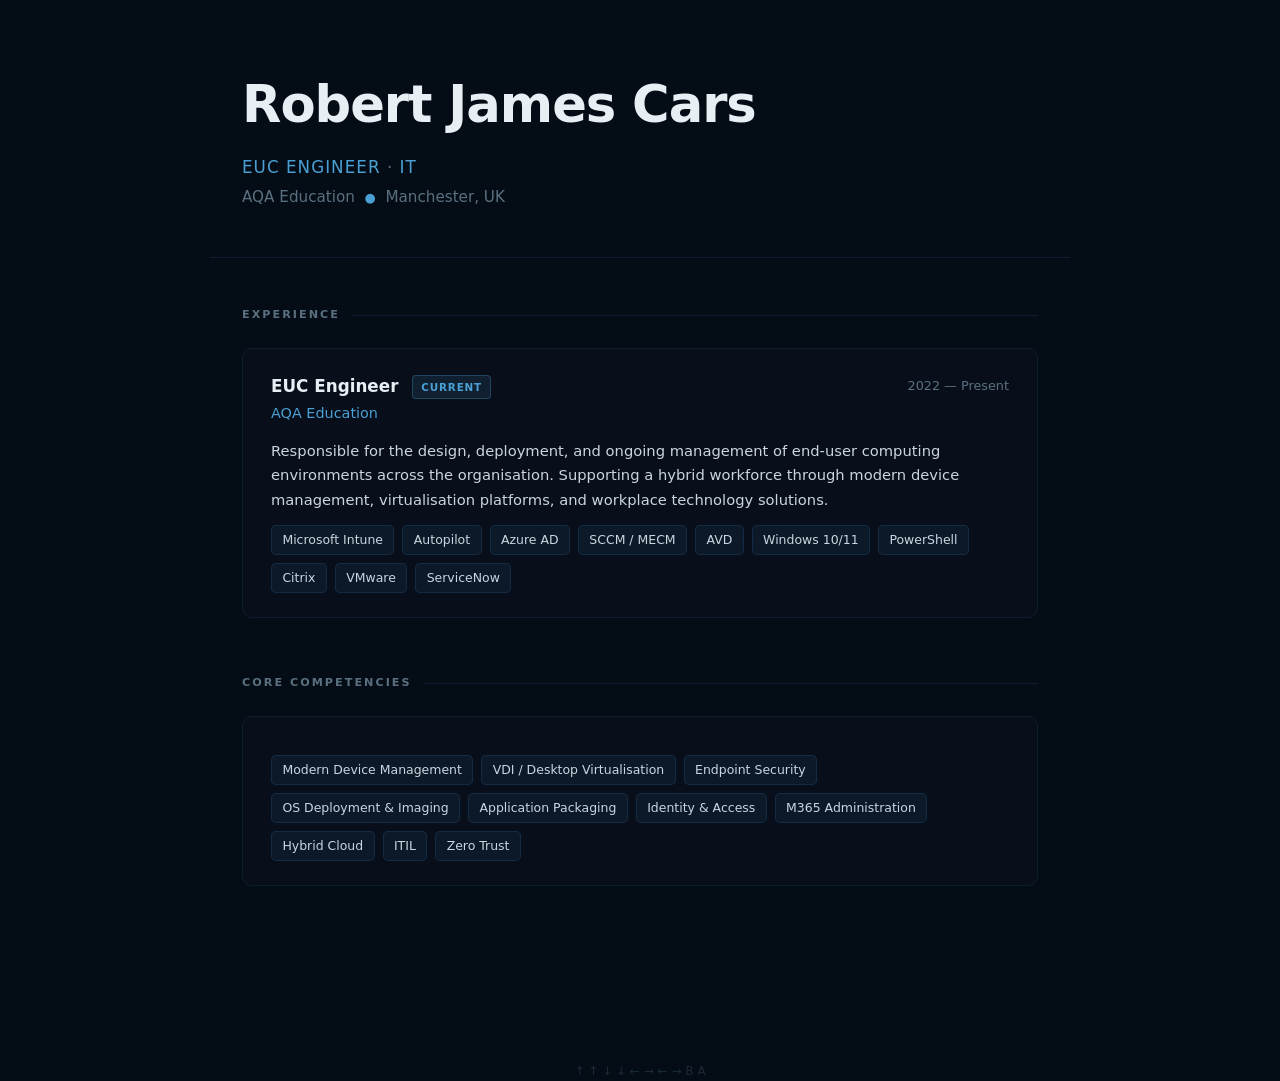
==== index.html @ 09ded486 "Add personal landing page for Robert James Cars Dark minimal single-page site with EUC experience se" ====
<!DOCTYPE html>
<html lang="en">
<head>
  <meta charset="UTF-8" />
  <meta name="viewport" content="width=device-width, initial-scale=1.0" />
  <title>Robert James Cars</title>
  <style>
    *, *::before, *::after { box-sizing: border-box; margin: 0; padding: 0; }

    :root {
      --bg:        #040d15;
      --bg-card:   #080f1a;
      --border:    #0e1e30;
      --accent:    #2a6496;
      --accent2:   #4a9fd4;
      --text:      #c9d6df;
      --muted:     #5a7080;
      --white:     #e8eff4;

      /* music palette (from existing witchy art) */
      --m-bg:      #061238;
      --m-accent:  #f24f4e;
      --m-accent2: #f66e6d;
      --m-purple:  #032652;
      --m-green:   #adcd57;
    }

    html { scroll-behavior: smooth; }

    body {
      font-family: 'Segoe UI', system-ui, -apple-system, sans-serif;
      background: var(--bg);
      color: var(--text);
      min-height: 100vh;
      line-height: 1.6;
    }

    /* ── HEADER ── */
    header {
      padding: 4rem 2rem 3rem;
      max-width: 860px;
      margin: 0 auto;
      border-bottom: 1px solid var(--border);
    }

    header h1 {
      font-size: clamp(2rem, 5vw, 3.2rem);
      font-weight: 700;
      color: var(--white);
      letter-spacing: -0.02em;
    }

    header p.role {
      margin-top: 0.5rem;
      font-size: 1.05rem;
      color: var(--accent2);
      letter-spacing: 0.06em;
      text-transform: uppercase;
      font-weight: 500;
    }

    header p.org {
      margin-top: 0.25rem;
      font-size: 0.95rem;
      color: var(--muted);
    }

    /* ── MAIN ── */
    main {
      max-width: 860px;
      margin: 0 auto;
      padding: 3rem 2rem 6rem;
    }

    section + section { margin-top: 3.5rem; }

    .section-label {
      font-size: 0.7rem;
      font-weight: 700;
      letter-spacing: 0.18em;
      text-transform: uppercase;
      color: var(--muted);
      margin-bottom: 1.5rem;
      display: flex;
      align-items: center;
      gap: 0.75rem;
    }

    .section-label::after {
      content: '';
      flex: 1;
      height: 1px;
      background: var(--border);
    }

    /* ── ROLE CARD ── */
    .role-card {
      background: var(--bg-card);
      border: 1px solid var(--border);
      border-radius: 10px;
      padding: 1.5rem 1.75rem;
      margin-bottom: 1rem;
      position: relative;
      transition: border-color 0.2s;
    }

    .role-card:hover { border-color: var(--accent); }

    .role-card .role-header {
      display: flex;
      justify-content: space-between;
      align-items: flex-start;
      gap: 1rem;
      flex-wrap: wrap;
    }

    .role-card .role-title {
      font-size: 1.05rem;
      font-weight: 600;
      color: var(--white);
    }

    .role-card .role-company {
      font-size: 0.9rem;
      color: var(--accent2);
      margin-top: 0.15rem;
    }

    .role-card .role-period {
      font-size: 0.8rem;
      color: var(--muted);
      white-space: nowrap;
      margin-top: 0.2rem;
    }

    .role-card .badge-current {
      display: inline-block;
      font-size: 0.65rem;
      font-weight: 700;
      letter-spacing: 0.08em;
      text-transform: uppercase;
      background: rgba(74, 159, 212, 0.12);
      color: var(--accent2);
      border: 1px solid rgba(74, 159, 212, 0.3);
      border-radius: 4px;
      padding: 0.15rem 0.5rem;
      margin-left: 0.5rem;
      vertical-align: middle;
    }

    .role-card p.role-desc {
      margin-top: 0.85rem;
      font-size: 0.92rem;
      color: var(--text);
      line-height: 1.65;
    }

    /* ── SKILLS ── */
    .skills-grid {
      display: flex;
      flex-wrap: wrap;
      gap: 0.5rem;
      margin-top: 0.85rem;
    }

    .skill-tag {
      font-size: 0.78rem;
      color: var(--text);
      background: rgba(42, 100, 150, 0.12);
      border: 1px solid rgba(42, 100, 150, 0.25);
      border-radius: 5px;
      padding: 0.25rem 0.65rem;
      font-weight: 500;
    }

    /* ── KONAMI HINT ── */
    .hint {
      margin-top: 4rem;
      text-align: center;
      font-size: 0.75rem;
      color: #1a2a38;
      user-select: none;
      transition: color 0.4s;
    }

    .hint:hover { color: #1e3548; }

    /* ── MUSIC OVERLAY ── */
    #music-overlay {
      position: fixed;
      inset: 0;
      background: var(--m-bg);
      z-index: 100;
      display: flex;
      flex-direction: column;
      align-items: center;
      justify-content: center;
      opacity: 0;
      pointer-events: none;
      transition: opacity 0.6s ease;
      overflow: hidden;
    }

    #music-overlay.visible {
      opacity: 1;
      pointer-events: all;
    }

    /* animated background blobs */
    #music-overlay::before {
      content: '';
      position: absolute;
      inset: -50%;
      background:
        radial-gradient(ellipse at 20% 30%, rgba(242,79,78,0.25) 0%, transparent 55%),
        radial-gradient(ellipse at 80% 70%, rgba(3,38,82,0.8) 0%, transparent 60%),
        radial-gradient(ellipse at 50% 50%, rgba(173,205,87,0.08) 0%, transparent 60%);
      animation: blobshift 12s ease-in-out infinite alternate;
    }

    @keyframes blobshift {
      from { transform: scale(1) rotate(0deg); }
      to   { transform: scale(1.15) rotate(8deg); }
    }

    .music-inner {
      position: relative;
      z-index: 1;
      text-align: center;
      padding: 2rem;
      max-width: 560px;
    }

    .music-inner .glitch {
      font-size: clamp(2.2rem, 6vw, 3.8rem);
      font-weight: 800;
      color: var(--m-accent);
      letter-spacing: -0.02em;
      line-height: 1.1;
      animation: glitch 4s infinite;
    }

    @keyframes glitch {
      0%, 92%, 100% { text-shadow: none; transform: none; }
      93%  { text-shadow: -3px 0 var(--m-green); transform: translateX(2px); }
      94%  { text-shadow:  3px 0 var(--m-accent2); transform: translateX(-2px); }
      95%  { text-shadow: none; transform: none; }
      97%  { text-shadow: -2px 0 var(--m-green); transform: translateX(1px); }
    }

    .music-inner .music-role {
      margin-top: 0.75rem;
      font-size: 0.9rem;
      letter-spacing: 0.2em;
      text-transform: uppercase;
      color: var(--m-green);
      font-weight: 600;
    }

    .music-inner .music-bio {
      margin-top: 1.5rem;
      font-size: 1rem;
      color: rgba(200, 215, 230, 0.7);
      line-height: 1.7;
    }

    /* placeholder links */
    .music-links {
      margin-top: 2rem;
      display: flex;
      gap: 1rem;
      justify-content: center;
      flex-wrap: wrap;
    }

    .music-link {
      display: inline-block;
      padding: 0.6rem 1.4rem;
      border-radius: 6px;
      font-size: 0.85rem;
      font-weight: 600;
      letter-spacing: 0.05em;
      text-decoration: none;
      border: 1px solid;
      transition: background 0.2s, color 0.2s;
    }

    .music-link.primary {
      background: var(--m-accent);
      border-color: var(--m-accent);
      color: #fff;
    }

    .music-link.primary:hover { background: var(--m-accent2); border-color: var(--m-accent2); }

    .music-link.ghost {
      background: transparent;
      border-color: rgba(242,79,78,0.4);
      color: var(--m-accent2);
    }

    .music-link.ghost:hover {
      background: rgba(242,79,78,0.1);
    }

    .music-close {
      margin-top: 2.5rem;
      font-size: 0.75rem;
      color: rgba(200,215,230,0.3);
      cursor: pointer;
      letter-spacing: 0.1em;
      text-transform: uppercase;
      transition: color 0.2s;
      background: none;
      border: none;
    }

    .music-close:hover { color: rgba(200,215,230,0.7); }

    /* konami key flash */
    #konami-flash {
      position: fixed;
      inset: 0;
      background: var(--m-accent);
      z-index: 99;
      opacity: 0;
      pointer-events: none;
      transition: opacity 0.1s;
    }

    #konami-flash.flash {
      opacity: 0.15;
    }

    /* ── RESPONSIVE ── */
    @media (max-width: 600px) {
      header, main { padding-left: 1.25rem; padding-right: 1.25rem; }
      .role-card .role-header { flex-direction: column; }
    }
  </style>
</head>
<body>

  <header>
    <h1>Robert James Cars</h1>
    <p class="role">EUC Engineer <span style="color:var(--muted)">·</span> IT</p>
    <p class="org">AQA Education &nbsp;<span style="font-size:0.8rem; color:var(--accent2)">&#9679;</span>&nbsp; Manchester, UK</p>
  </header>

  <main>

    <!-- EUC SECTION -->
    <section id="euc">
      <p class="section-label">Experience</p>

      <div class="role-card">
        <div class="role-header">
          <div>
            <div class="role-title">
              EUC Engineer
              <span class="badge-current">Current</span>
            </div>
            <div class="role-company">AQA Education</div>
          </div>
          <div class="role-period">2022 — Present</div>
        </div>
        <p class="role-desc">
          Responsible for the design, deployment, and ongoing management of end-user computing
          environments across the organisation. Supporting a hybrid workforce through modern
          device management, virtualisation platforms, and workplace technology solutions.
        </p>
        <div class="skills-grid">
          <span class="skill-tag">Microsoft Intune</span>
          <span class="skill-tag">Autopilot</span>
          <span class="skill-tag">Azure AD</span>
          <span class="skill-tag">SCCM / MECM</span>
          <span class="skill-tag">AVD</span>
          <span class="skill-tag">Windows 10/11</span>
          <span class="skill-tag">PowerShell</span>
          <span class="skill-tag">Citrix</span>
          <span class="skill-tag">VMware</span>
          <span class="skill-tag">ServiceNow</span>
        </div>
      </div>

      <!-- Placeholder for additional roles — add more role-cards here -->

    </section>

    <!-- CORE SKILLS SECTION -->
    <section id="skills">
      <p class="section-label">Core Competencies</p>
      <div class="role-card">
        <div class="skills-grid">
          <span class="skill-tag">Modern Device Management</span>
          <span class="skill-tag">VDI / Desktop Virtualisation</span>
          <span class="skill-tag">Endpoint Security</span>
          <span class="skill-tag">OS Deployment & Imaging</span>
          <span class="skill-tag">Application Packaging</span>
          <span class="skill-tag">Identity & Access</span>
          <span class="skill-tag">M365 Administration</span>
          <span class="skill-tag">Hybrid Cloud</span>
          <span class="skill-tag">ITIL</span>
          <span class="skill-tag">Zero Trust</span>
        </div>
      </div>
    </section>

  </main>

  <!-- subtle easter egg hint (near-invisible) -->
  <p class="hint" aria-hidden="true">↑ ↑ ↓ ↓ ← → ← → B A</p>

  <!-- MUSIC OVERLAY -->
  <div id="konami-flash"></div>

  <div id="music-overlay" role="dialog" aria-modal="true" aria-label="Music Portfolio">
    <div class="music-inner">
      <div class="glitch"><!-- artist name --></div>
      <p class="music-role">Producer &nbsp;·&nbsp; Musician</p>
      <p class="music-bio">
        <!-- Add your music bio here -->
        Music portfolio coming soon.
      </p>
      <div class="music-links">
        <a href="#" class="music-link primary">Listen</a>
        <a href="#" class="music-link ghost">SoundCloud</a>
        <a href="#" class="music-link ghost">Spotify</a>
      </div>
      <button class="music-close" id="music-close">Press Esc or click to close</button>
    </div>
  </div>

  <script>
    // ── KONAMI CODE ──────────────────────────────────────────────
    const KONAMI = [
      'ArrowUp','ArrowUp','ArrowDown','ArrowDown',
      'ArrowLeft','ArrowRight','ArrowLeft','ArrowRight',
      'b','a'
    ];
    let pos = 0;

    document.addEventListener('keydown', (e) => {
      if (e.key === KONAMI[pos]) {
        pos++;
        if (pos === KONAMI.length) {
          pos = 0;
          triggerMusic();
        }
      } else {
        pos = (e.key === KONAMI[0]) ? 1 : 0;
      }
    });

    function triggerMusic() {
      const flash = document.getElementById('konami-flash');
      const overlay = document.getElementById('music-overlay');

      flash.classList.add('flash');
      setTimeout(() => flash.classList.remove('flash'), 200);
      setTimeout(() => {
        overlay.classList.add('visible');
        overlay.focus();
      }, 150);
    }

    function closeMusic() {
      document.getElementById('music-overlay').classList.remove('visible');
    }

    document.getElementById('music-close').addEventListener('click', closeMusic);

    document.addEventListener('keydown', (e) => {
      if (e.key === 'Escape') closeMusic();
    });
    // ────────────────────────────────────────────────────────────
  </script>
</body>
</html>
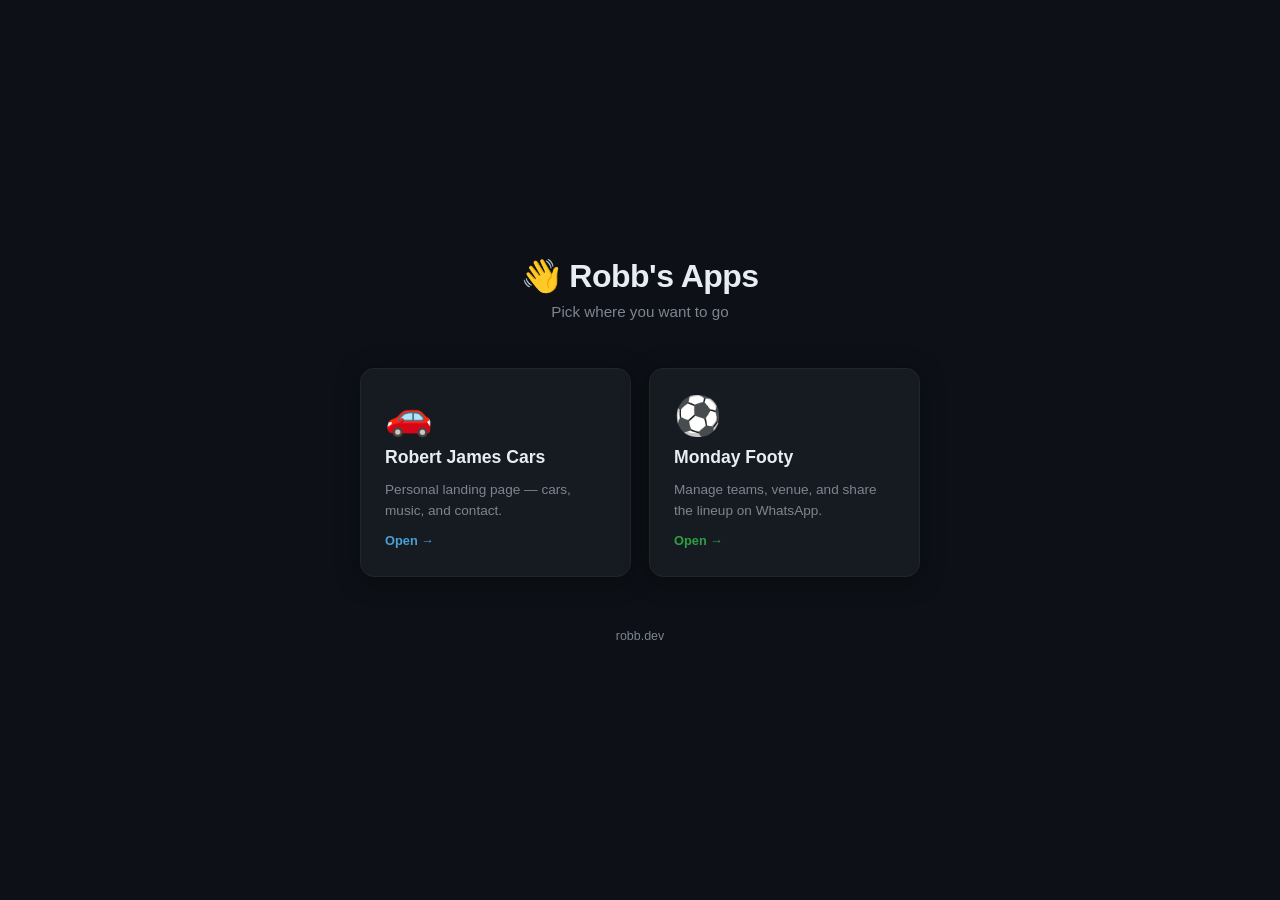
==== commit d19e6e7e: "Add home page with app selector Simple dark-themed hub linking to the landing page and footy manager" ====
--- a/index.html
+++ b/index.html
@@ -3,477 +3,138 @@
 <head>
   <meta charset="UTF-8" />
   <meta name="viewport" content="width=device-width, initial-scale=1.0" />
-  <title>Robert James Cars</title>
+  <title>Robb's Apps</title>
   <style>
     *, *::before, *::after { box-sizing: border-box; margin: 0; padding: 0; }
 
     :root {
-      --bg:        #040d15;
-      --bg-card:   #080f1a;
-      --border:    #0e1e30;
-      --accent:    #2a6496;
-      --accent2:   #4a9fd4;
-      --text:      #c9d6df;
-      --muted:     #5a7080;
-      --white:     #e8eff4;
-
-      /* music palette (from existing witchy art) */
-      --m-bg:      #061238;
-      --m-accent:  #f24f4e;
-      --m-accent2: #f66e6d;
-      --m-purple:  #032652;
-      --m-green:   #adcd57;
+      --bg: #0d1117;
+      --card: #161b22;
+      --border: #21262d;
+      --text: #e6edf3;
+      --muted: #7d8590;
+      --shadow: 0 4px 24px rgba(0,0,0,0.4);
     }
 
-    html { scroll-behavior: smooth; }
-
     body {
-      font-family: 'Segoe UI', system-ui, -apple-system, sans-serif;
       background: var(--bg);
       color: var(--text);
+      font-family: -apple-system, BlinkMacSystemFont, 'Segoe UI', sans-serif;
       min-height: 100vh;
-      line-height: 1.6;
-    }
-
-    /* ── HEADER ── */
-    header {
-      padding: 4rem 2rem 3rem;
-      max-width: 860px;
-      margin: 0 auto;
-      border-bottom: 1px solid var(--border);
-    }
-
-    header h1 {
-      font-size: clamp(2rem, 5vw, 3.2rem);
-      font-weight: 700;
-      color: var(--white);
-      letter-spacing: -0.02em;
-    }
-
-    header p.role {
-      margin-top: 0.5rem;
-      font-size: 1.05rem;
-      color: var(--accent2);
-      letter-spacing: 0.06em;
-      text-transform: uppercase;
-      font-weight: 500;
-    }
-
-    header p.org {
-      margin-top: 0.25rem;
-      font-size: 0.95rem;
-      color: var(--muted);
-    }
-
-    /* ── MAIN ── */
-    main {
-      max-width: 860px;
-      margin: 0 auto;
-      padding: 3rem 2rem 6rem;
-    }
-
-    section + section { margin-top: 3.5rem; }
-
-    .section-label {
-      font-size: 0.7rem;
-      font-weight: 700;
-      letter-spacing: 0.18em;
-      text-transform: uppercase;
-      color: var(--muted);
-      margin-bottom: 1.5rem;
-      display: flex;
-      align-items: center;
-      gap: 0.75rem;
-    }
-
-    .section-label::after {
-      content: '';
-      flex: 1;
-      height: 1px;
-      background: var(--border);
-    }
-
-    /* ── ROLE CARD ── */
-    .role-card {
-      background: var(--bg-card);
-      border: 1px solid var(--border);
-      border-radius: 10px;
-      padding: 1.5rem 1.75rem;
-      margin-bottom: 1rem;
-      position: relative;
-      transition: border-color 0.2s;
-    }
-
-    .role-card:hover { border-color: var(--accent); }
-
-    .role-card .role-header {
-      display: flex;
-      justify-content: space-between;
-      align-items: flex-start;
-      gap: 1rem;
-      flex-wrap: wrap;
-    }
-
-    .role-card .role-title {
-      font-size: 1.05rem;
-      font-weight: 600;
-      color: var(--white);
-    }
-
-    .role-card .role-company {
-      font-size: 0.9rem;
-      color: var(--accent2);
-      margin-top: 0.15rem;
-    }
-
-    .role-card .role-period {
-      font-size: 0.8rem;
-      color: var(--muted);
-      white-space: nowrap;
-      margin-top: 0.2rem;
-    }
-
-    .role-card .badge-current {
-      display: inline-block;
-      font-size: 0.65rem;
-      font-weight: 700;
-      letter-spacing: 0.08em;
-      text-transform: uppercase;
-      background: rgba(74, 159, 212, 0.12);
-      color: var(--accent2);
-      border: 1px solid rgba(74, 159, 212, 0.3);
-      border-radius: 4px;
-      padding: 0.15rem 0.5rem;
-      margin-left: 0.5rem;
-      vertical-align: middle;
-    }
-
-    .role-card p.role-desc {
-      margin-top: 0.85rem;
-      font-size: 0.92rem;
-      color: var(--text);
-      line-height: 1.65;
-    }
-
-    /* ── SKILLS ── */
-    .skills-grid {
-      display: flex;
-      flex-wrap: wrap;
-      gap: 0.5rem;
-      margin-top: 0.85rem;
-    }
-
-    .skill-tag {
-      font-size: 0.78rem;
-      color: var(--text);
-      background: rgba(42, 100, 150, 0.12);
-      border: 1px solid rgba(42, 100, 150, 0.25);
-      border-radius: 5px;
-      padding: 0.25rem 0.65rem;
-      font-weight: 500;
-    }
-
-    /* ── KONAMI HINT ── */
-    .hint {
-      margin-top: 4rem;
-      text-align: center;
-      font-size: 0.75rem;
-      color: #1a2a38;
-      user-select: none;
-      transition: color 0.4s;
-    }
-
-    .hint:hover { color: #1e3548; }
-
-    /* ── MUSIC OVERLAY ── */
-    #music-overlay {
-      position: fixed;
-      inset: 0;
-      background: var(--m-bg);
-      z-index: 100;
       display: flex;
       flex-direction: column;
       align-items: center;
       justify-content: center;
-      opacity: 0;
-      pointer-events: none;
-      transition: opacity 0.6s ease;
-      overflow: hidden;
+      padding: 24px 16px;
     }
 
-    #music-overlay.visible {
-      opacity: 1;
-      pointer-events: all;
+    header {
+      text-align: center;
+      margin-bottom: 48px;
     }
 
-    /* animated background blobs */
-    #music-overlay::before {
-      content: '';
-      position: absolute;
-      inset: -50%;
-      background:
-        radial-gradient(ellipse at 20% 30%, rgba(242,79,78,0.25) 0%, transparent 55%),
-        radial-gradient(ellipse at 80% 70%, rgba(3,38,82,0.8) 0%, transparent 60%),
-        radial-gradient(ellipse at 50% 50%, rgba(173,205,87,0.08) 0%, transparent 60%);
-      animation: blobshift 12s ease-in-out infinite alternate;
+    header h1 {
+      font-size: 2rem;
+      font-weight: 700;
+      letter-spacing: -0.5px;
     }
 
-    @keyframes blobshift {
-      from { transform: scale(1) rotate(0deg); }
-      to   { transform: scale(1.15) rotate(8deg); }
+    header p {
+      color: var(--muted);
+      margin-top: 8px;
+      font-size: 0.95rem;
     }
 
-    .music-inner {
-      position: relative;
-      z-index: 1;
-      text-align: center;
-      padding: 2rem;
+    .grid {
+      display: grid;
+      grid-template-columns: repeat(auto-fit, minmax(240px, 1fr));
+      gap: 18px;
+      width: 100%;
       max-width: 560px;
     }
 
-    .music-inner .glitch {
-      font-size: clamp(2.2rem, 6vw, 3.8rem);
-      font-weight: 800;
-      color: var(--m-accent);
-      letter-spacing: -0.02em;
-      line-height: 1.1;
-      animation: glitch 4s infinite;
+    .app-card {
+      background: var(--card);
+      border: 1px solid var(--border);
+      border-radius: 14px;
+      padding: 28px 24px;
+      text-decoration: none;
+      color: var(--text);
+      display: flex;
+      flex-direction: column;
+      gap: 12px;
+      box-shadow: var(--shadow);
+      transition: transform 0.15s, border-color 0.15s, box-shadow 0.15s;
+      cursor: pointer;
     }
 
-    @keyframes glitch {
-      0%, 92%, 100% { text-shadow: none; transform: none; }
-      93%  { text-shadow: -3px 0 var(--m-green); transform: translateX(2px); }
-      94%  { text-shadow:  3px 0 var(--m-accent2); transform: translateX(-2px); }
-      95%  { text-shadow: none; transform: none; }
-      97%  { text-shadow: -2px 0 var(--m-green); transform: translateX(1px); }
+    .app-card:hover {
+      transform: translateY(-3px);
+      box-shadow: 0 8px 32px rgba(0,0,0,0.5);
     }
 
-    .music-inner .music-role {
-      margin-top: 0.75rem;
-      font-size: 0.9rem;
-      letter-spacing: 0.2em;
-      text-transform: uppercase;
-      color: var(--m-green);
-      font-weight: 600;
+    .app-card.green:hover  { border-color: #2ea043; }
+    .app-card.blue:hover   { border-color: #2a6496; }
+
+    .app-icon {
+      font-size: 2.4rem;
+      line-height: 1;
     }
 
-    .music-inner .music-bio {
-      margin-top: 1.5rem;
-      font-size: 1rem;
-      color: rgba(200, 215, 230, 0.7);
-      line-height: 1.7;
+    .app-name {
+      font-size: 1.1rem;
+      font-weight: 700;
     }
 
-    /* placeholder links */
-    .music-links {
-      margin-top: 2rem;
-      display: flex;
-      gap: 1rem;
-      justify-content: center;
-      flex-wrap: wrap;
+    .app-desc {
+      font-size: 0.85rem;
+      color: var(--muted);
+      line-height: 1.5;
     }
 
-    .music-link {
-      display: inline-block;
-      padding: 0.6rem 1.4rem;
-      border-radius: 6px;
-      font-size: 0.85rem;
+    .app-arrow {
+      margin-top: auto;
+      font-size: 0.8rem;
       font-weight: 600;
-      letter-spacing: 0.05em;
-      text-decoration: none;
-      border: 1px solid;
-      transition: background 0.2s, color 0.2s;
+      display: flex;
+      align-items: center;
+      gap: 4px;
     }
 
-    .music-link.primary {
-      background: var(--m-accent);
-      border-color: var(--m-accent);
-      color: #fff;
-    }
+    .app-card.green .app-arrow { color: #2ea043; }
+    .app-card.blue  .app-arrow { color: #4a9fd4; }
 
-    .music-link.primary:hover { background: var(--m-accent2); border-color: var(--m-accent2); }
-
-    .music-link.ghost {
-      background: transparent;
-      border-color: rgba(242,79,78,0.4);
-      color: var(--m-accent2);
-    }
-
-    .music-link.ghost:hover {
-      background: rgba(242,79,78,0.1);
-    }
-
-    .music-close {
-      margin-top: 2.5rem;
-      font-size: 0.75rem;
-      color: rgba(200,215,230,0.3);
-      cursor: pointer;
-      letter-spacing: 0.1em;
-      text-transform: uppercase;
-      transition: color 0.2s;
-      background: none;
-      border: none;
-    }
-
-    .music-close:hover { color: rgba(200,215,230,0.7); }
-
-    /* konami key flash */
-    #konami-flash {
-      position: fixed;
-      inset: 0;
-      background: var(--m-accent);
-      z-index: 99;
-      opacity: 0;
-      pointer-events: none;
-      transition: opacity 0.1s;
-    }
-
-    #konami-flash.flash {
-      opacity: 0.15;
-    }
-
-    /* ── RESPONSIVE ── */
-    @media (max-width: 600px) {
-      header, main { padding-left: 1.25rem; padding-right: 1.25rem; }
-      .role-card .role-header { flex-direction: column; }
+    footer {
+      margin-top: 52px;
+      color: var(--muted);
+      font-size: 0.78rem;
     }
   </style>
 </head>
 <body>
 
   <header>
-    <h1>Robert James Cars</h1>
-    <p class="role">EUC Engineer <span style="color:var(--muted)">·</span> IT</p>
-    <p class="org">AQA Education &nbsp;<span style="font-size:0.8rem; color:var(--accent2)">&#9679;</span>&nbsp; Manchester, UK</p>
+    <h1>👋 Robb's Apps</h1>
+    <p>Pick where you want to go</p>
   </header>
 
-  <main>
+  <div class="grid">
+    <a href="landing/index.html" class="app-card blue">
+      <div class="app-icon">🚗</div>
+      <div class="app-name">Robert James Cars</div>
+      <div class="app-desc">Personal landing page — cars, music, and contact.</div>
+      <div class="app-arrow">Open → </div>
+    </a>
 
-    <!-- EUC SECTION -->
-    <section id="euc">
-      <p class="section-label">Experience</p>
-
-      <div class="role-card">
-        <div class="role-header">
-          <div>
-            <div class="role-title">
-              EUC Engineer
-              <span class="badge-current">Current</span>
-            </div>
-            <div class="role-company">AQA Education</div>
-          </div>
-          <div class="role-period">2022 — Present</div>
-        </div>
-        <p class="role-desc">
-          Responsible for the design, deployment, and ongoing management of end-user computing
-          environments across the organisation. Supporting a hybrid workforce through modern
-          device management, virtualisation platforms, and workplace technology solutions.
-        </p>
-        <div class="skills-grid">
-          <span class="skill-tag">Microsoft Intune</span>
-          <span class="skill-tag">Autopilot</span>
-          <span class="skill-tag">Azure AD</span>
-          <span class="skill-tag">SCCM / MECM</span>
-          <span class="skill-tag">AVD</span>
-          <span class="skill-tag">Windows 10/11</span>
-          <span class="skill-tag">PowerShell</span>
-          <span class="skill-tag">Citrix</span>
-          <span class="skill-tag">VMware</span>
-          <span class="skill-tag">ServiceNow</span>
-        </div>
-      </div>
-
-      <!-- Placeholder for additional roles — add more role-cards here -->
-
-    </section>
-
-    <!-- CORE SKILLS SECTION -->
-    <section id="skills">
-      <p class="section-label">Core Competencies</p>
-      <div class="role-card">
-        <div class="skills-grid">
-          <span class="skill-tag">Modern Device Management</span>
-          <span class="skill-tag">VDI / Desktop Virtualisation</span>
-          <span class="skill-tag">Endpoint Security</span>
-          <span class="skill-tag">OS Deployment & Imaging</span>
-          <span class="skill-tag">Application Packaging</span>
-          <span class="skill-tag">Identity & Access</span>
-          <span class="skill-tag">M365 Administration</span>
-          <span class="skill-tag">Hybrid Cloud</span>
-          <span class="skill-tag">ITIL</span>
-          <span class="skill-tag">Zero Trust</span>
-        </div>
-      </div>
-    </section>
-
-  </main>
-
-  <!-- subtle easter egg hint (near-invisible) -->
-  <p class="hint" aria-hidden="true">↑ ↑ ↓ ↓ ← → ← → B A</p>
-
-  <!-- MUSIC OVERLAY -->
-  <div id="konami-flash"></div>
-
-  <div id="music-overlay" role="dialog" aria-modal="true" aria-label="Music Portfolio">
-    <div class="music-inner">
-      <div class="glitch"><!-- artist name --></div>
-      <p class="music-role">Producer &nbsp;·&nbsp; Musician</p>
-      <p class="music-bio">
-        <!-- Add your music bio here -->
-        Music portfolio coming soon.
-      </p>
-      <div class="music-links">
-        <a href="#" class="music-link primary">Listen</a>
-        <a href="#" class="music-link ghost">SoundCloud</a>
-        <a href="#" class="music-link ghost">Spotify</a>
-      </div>
-      <button class="music-close" id="music-close">Press Esc or click to close</button>
-    </div>
+    <a href="footy/index.html" class="app-card green">
+      <div class="app-icon">⚽</div>
+      <div class="app-name">Monday Footy</div>
+      <div class="app-desc">Manage teams, venue, and share the lineup on WhatsApp.</div>
+      <div class="app-arrow">Open →</div>
+    </a>
   </div>
 
-  <script>
-    // ── KONAMI CODE ──────────────────────────────────────────────
-    const KONAMI = [
-      'ArrowUp','ArrowUp','ArrowDown','ArrowDown',
-      'ArrowLeft','ArrowRight','ArrowLeft','ArrowRight',
-      'b','a'
-    ];
-    let pos = 0;
+  <footer>robb.dev</footer>
 
-    document.addEventListener('keydown', (e) => {
-      if (e.key === KONAMI[pos]) {
-        pos++;
-        if (pos === KONAMI.length) {
-          pos = 0;
-          triggerMusic();
-        }
-      } else {
-        pos = (e.key === KONAMI[0]) ? 1 : 0;
-      }
-    });
-
-    function triggerMusic() {
-      const flash = document.getElementById('konami-flash');
-      const overlay = document.getElementById('music-overlay');
-
-      flash.classList.add('flash');
-      setTimeout(() => flash.classList.remove('flash'), 200);
-      setTimeout(() => {
-        overlay.classList.add('visible');
-        overlay.focus();
-      }, 150);
-    }
-
-    function closeMusic() {
-      document.getElementById('music-overlay').classList.remove('visible');
-    }
-
-    document.getElementById('music-close').addEventListener('click', closeMusic);
-
-    document.addEventListener('keydown', (e) => {
-      if (e.key === 'Escape') closeMusic();
-    });
-    // ────────────────────────────────────────────────────────────
-  </script>
 </body>
 </html>
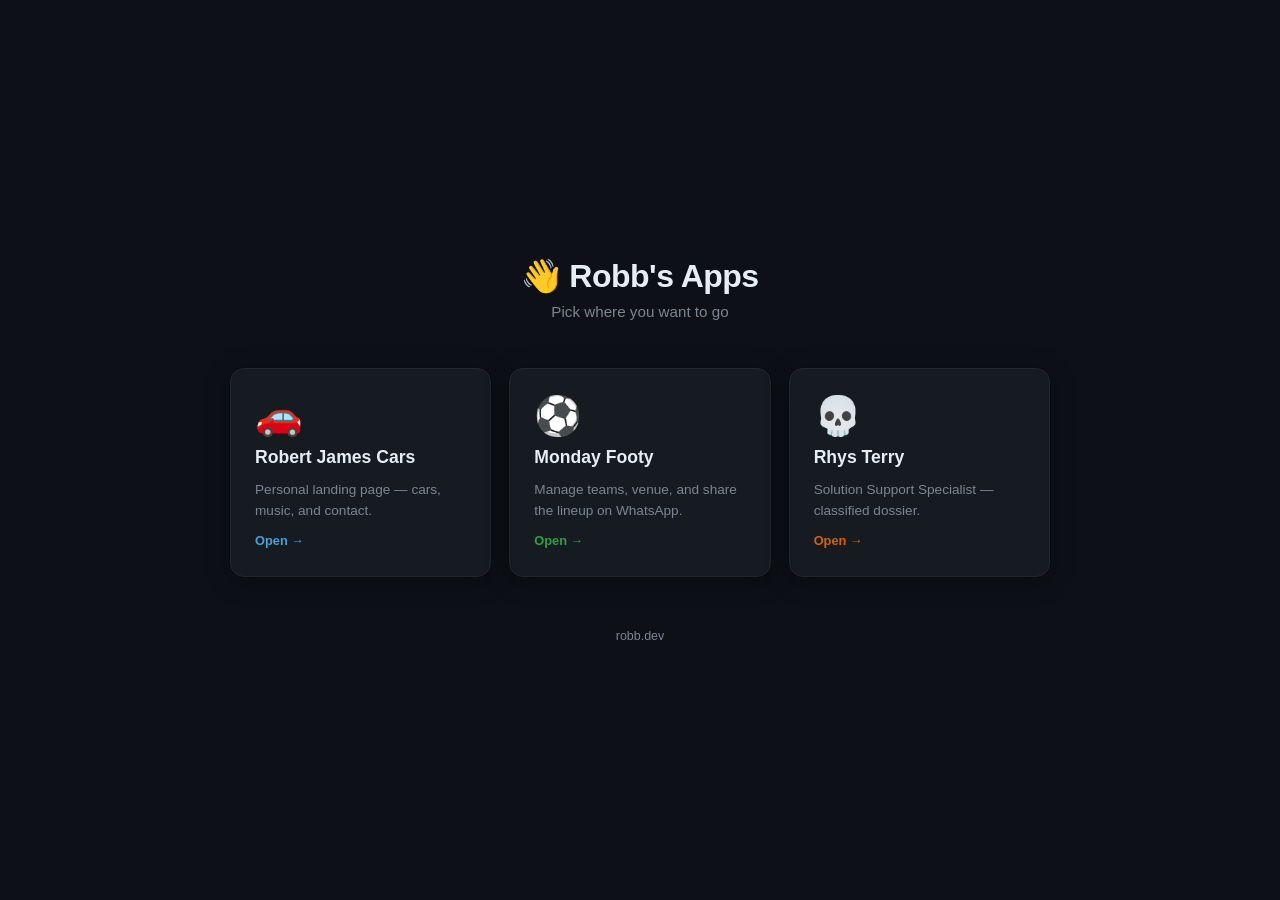
==== commit 94d02aac: "Add Rhys Terry dossier card to home page https://claude.ai/code/session_013yJteZZ5H1NgYQ9uyoyH4E" ====
--- a/index.html
+++ b/index.html
@@ -50,7 +50,7 @@
       grid-template-columns: repeat(auto-fit, minmax(240px, 1fr));
       gap: 18px;
       width: 100%;
-      max-width: 560px;
+      max-width: 820px;
     }
 
     .app-card {
@@ -75,6 +75,7 @@
 
     .app-card.green:hover  { border-color: #2ea043; }
     .app-card.blue:hover   { border-color: #2a6496; }
+    .app-card.olive:hover  { border-color: #8b6914; }
 
     .app-icon {
       font-size: 2.4rem;
@@ -103,6 +104,7 @@
 
     .app-card.green .app-arrow { color: #2ea043; }
     .app-card.blue  .app-arrow { color: #4a9fd4; }
+    .app-card.olive .app-arrow { color: #d4620a; }
 
     footer {
       margin-top: 52px;
@@ -132,6 +134,13 @@
       <div class="app-desc">Manage teams, venue, and share the lineup on WhatsApp.</div>
       <div class="app-arrow">Open →</div>
     </a>
+
+    <a href="rhys/index.html" class="app-card olive">
+      <div class="app-icon">💀</div>
+      <div class="app-name">Rhys Terry</div>
+      <div class="app-desc">Solution Support Specialist — classified dossier.</div>
+      <div class="app-arrow">Open →</div>
+    </a>
   </div>
 
   <footer>robb.dev</footer>
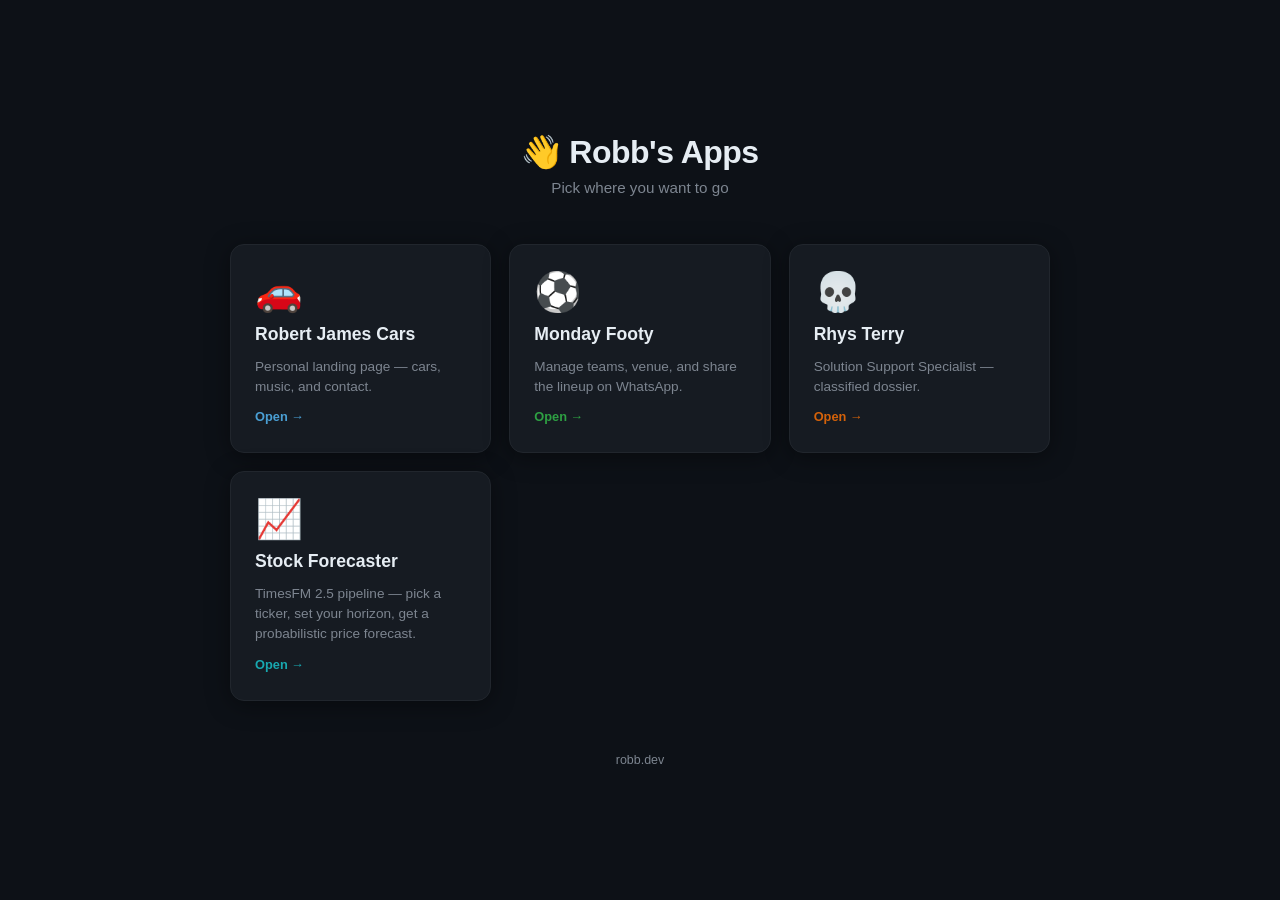
==== commit a21fa54c: "Add stock forecaster card to home page, revert CV changes - Add '📈 Stock Forecaster' app card to ind" ====
--- a/index.html
+++ b/index.html
@@ -76,6 +76,7 @@
     .app-card.green:hover  { border-color: #2ea043; }
     .app-card.blue:hover   { border-color: #2a6496; }
     .app-card.olive:hover  { border-color: #8b6914; }
+    .app-card.teal:hover   { border-color: #18a8b0; }
 
     .app-icon {
       font-size: 2.4rem;
@@ -105,6 +106,7 @@
     .app-card.green .app-arrow { color: #2ea043; }
     .app-card.blue  .app-arrow { color: #4a9fd4; }
     .app-card.olive .app-arrow { color: #d4620a; }
+    .app-card.teal  .app-arrow { color: #18a8b0; }
 
     footer {
       margin-top: 52px;
@@ -141,6 +143,13 @@
       <div class="app-desc">Solution Support Specialist — classified dossier.</div>
       <div class="app-arrow">Open →</div>
     </a>
+
+    <a href="stock-forecast/index.html" class="app-card teal">
+      <div class="app-icon">📈</div>
+      <div class="app-name">Stock Forecaster</div>
+      <div class="app-desc">TimesFM 2.5 pipeline — pick a ticker, set your horizon, get a probabilistic price forecast.</div>
+      <div class="app-arrow">Open →</div>
+    </a>
   </div>
 
   <footer>robb.dev</footer>
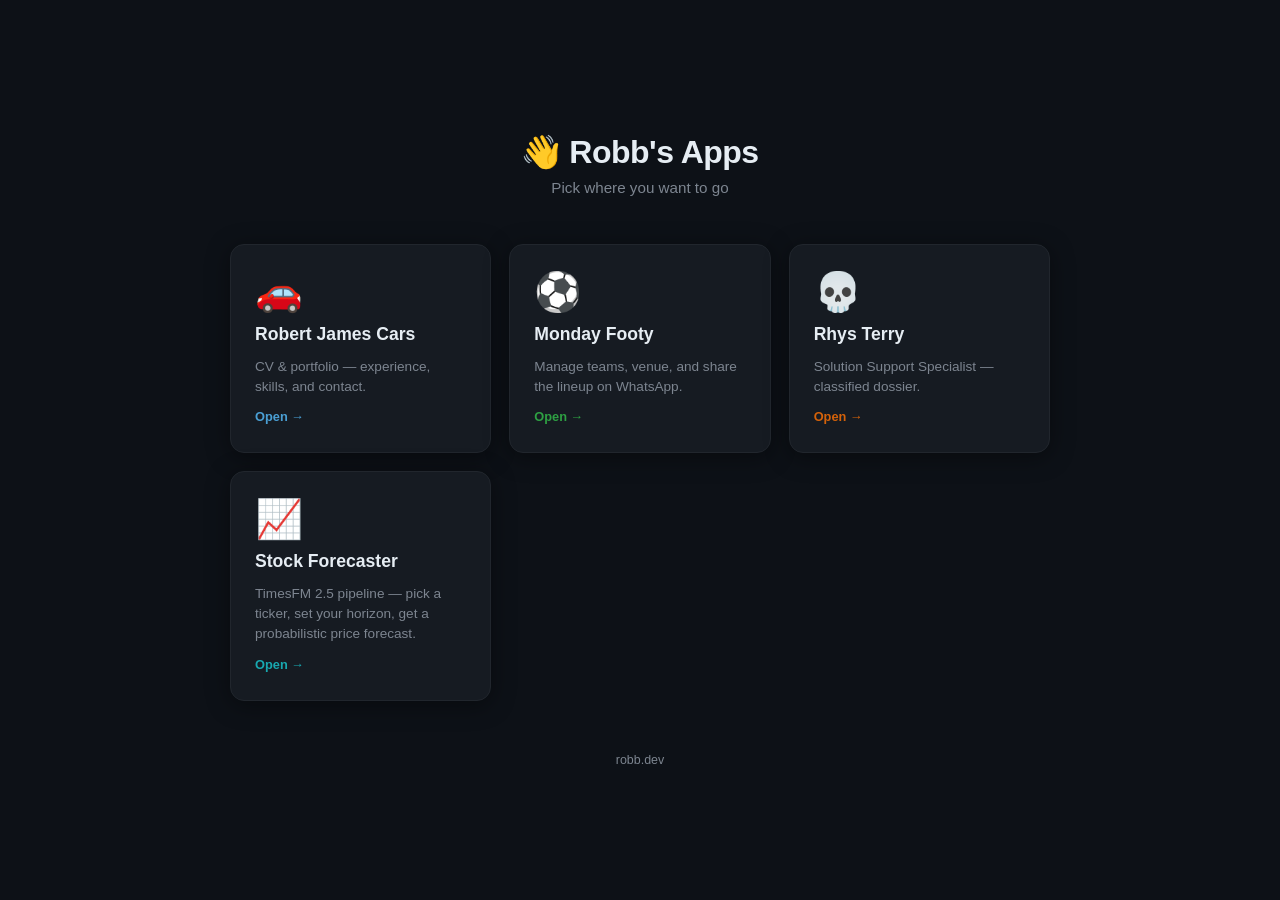
==== commit 0c4cbdfa: "Rename landing/ to cv/, fix home links - git mv landing/ -> cv/ to clarify it's the CV page, not the" ====
--- a/index.html
+++ b/index.html
@@ -123,10 +123,10 @@
   </header>
 
   <div class="grid">
-    <a href="landing/index.html" class="app-card blue">
+    <a href="cv/index.html" class="app-card blue">
       <div class="app-icon">🚗</div>
       <div class="app-name">Robert James Cars</div>
-      <div class="app-desc">Personal landing page — cars, music, and contact.</div>
+      <div class="app-desc">CV &amp; portfolio — experience, skills, and contact.</div>
       <div class="app-arrow">Open → </div>
     </a>
 
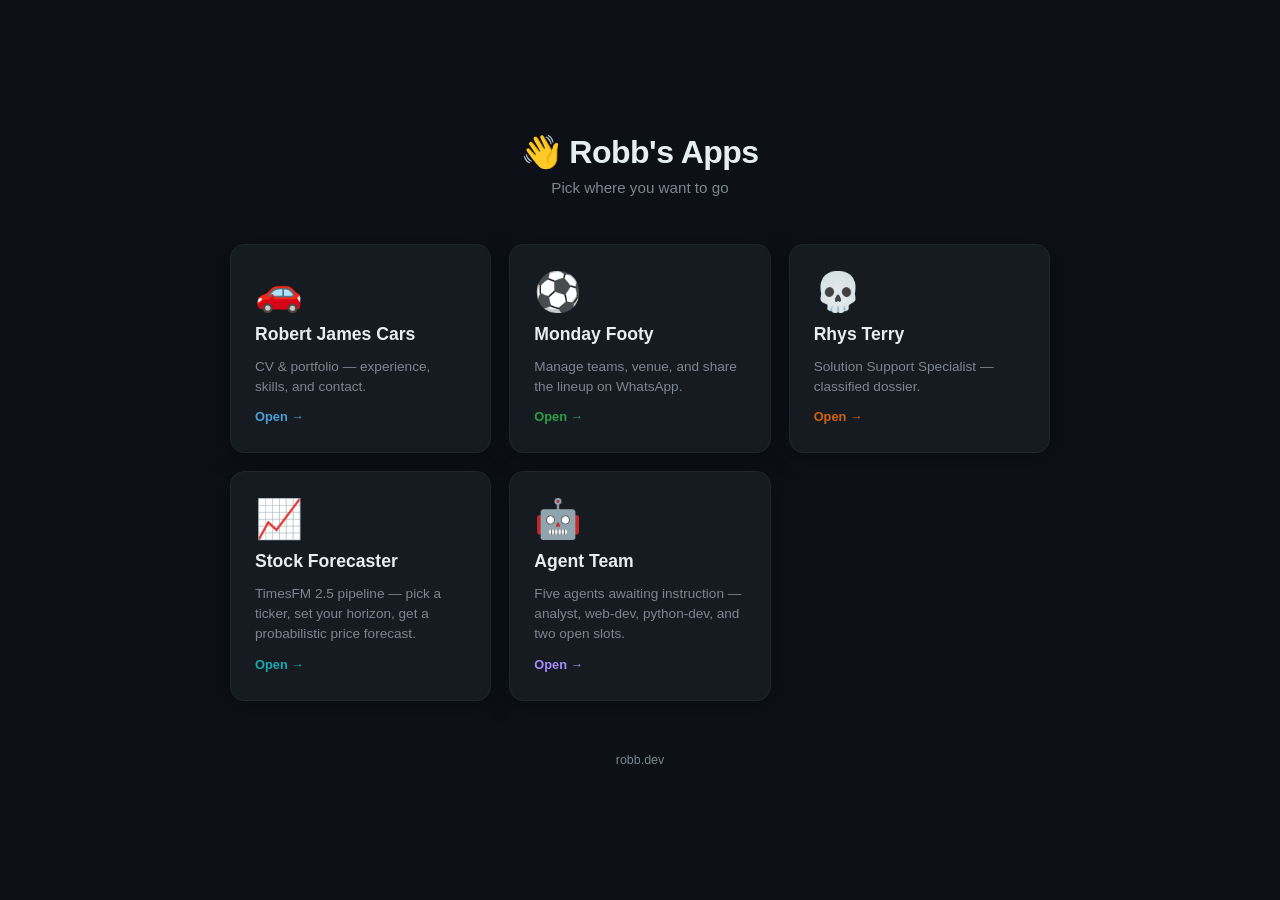
==== commit 2a1c7044: "Add Agent Team page — 5 chat windows with home card Creates agents/index.html: five side-by-side cha" ====
--- a/index.html
+++ b/index.html
@@ -73,10 +73,11 @@
       box-shadow: 0 8px 32px rgba(0,0,0,0.5);
     }
 
-    .app-card.green:hover  { border-color: #2ea043; }
-    .app-card.blue:hover   { border-color: #2a6496; }
-    .app-card.olive:hover  { border-color: #8b6914; }
-    .app-card.teal:hover   { border-color: #18a8b0; }
+    .app-card.green:hover   { border-color: #2ea043; }
+    .app-card.blue:hover    { border-color: #2a6496; }
+    .app-card.olive:hover   { border-color: #8b6914; }
+    .app-card.teal:hover    { border-color: #18a8b0; }
+    .app-card.purple:hover  { border-color: #7c3aed; }
 
     .app-icon {
       font-size: 2.4rem;
@@ -103,10 +104,11 @@
       gap: 4px;
     }
 
-    .app-card.green .app-arrow { color: #2ea043; }
-    .app-card.blue  .app-arrow { color: #4a9fd4; }
-    .app-card.olive .app-arrow { color: #d4620a; }
-    .app-card.teal  .app-arrow { color: #18a8b0; }
+    .app-card.green  .app-arrow { color: #2ea043; }
+    .app-card.blue   .app-arrow { color: #4a9fd4; }
+    .app-card.olive  .app-arrow { color: #d4620a; }
+    .app-card.teal   .app-arrow { color: #18a8b0; }
+    .app-card.purple .app-arrow { color: #a78bfa; }
 
     footer {
       margin-top: 52px;
@@ -150,6 +152,13 @@
       <div class="app-desc">TimesFM 2.5 pipeline — pick a ticker, set your horizon, get a probabilistic price forecast.</div>
       <div class="app-arrow">Open →</div>
     </a>
+
+    <a href="agents/index.html" class="app-card purple">
+      <div class="app-icon">🤖</div>
+      <div class="app-name">Agent Team</div>
+      <div class="app-desc">Five agents awaiting instruction — analyst, web-dev, python-dev, and two open slots.</div>
+      <div class="app-arrow">Open →</div>
+    </a>
   </div>
 
   <footer>robb.dev</footer>
